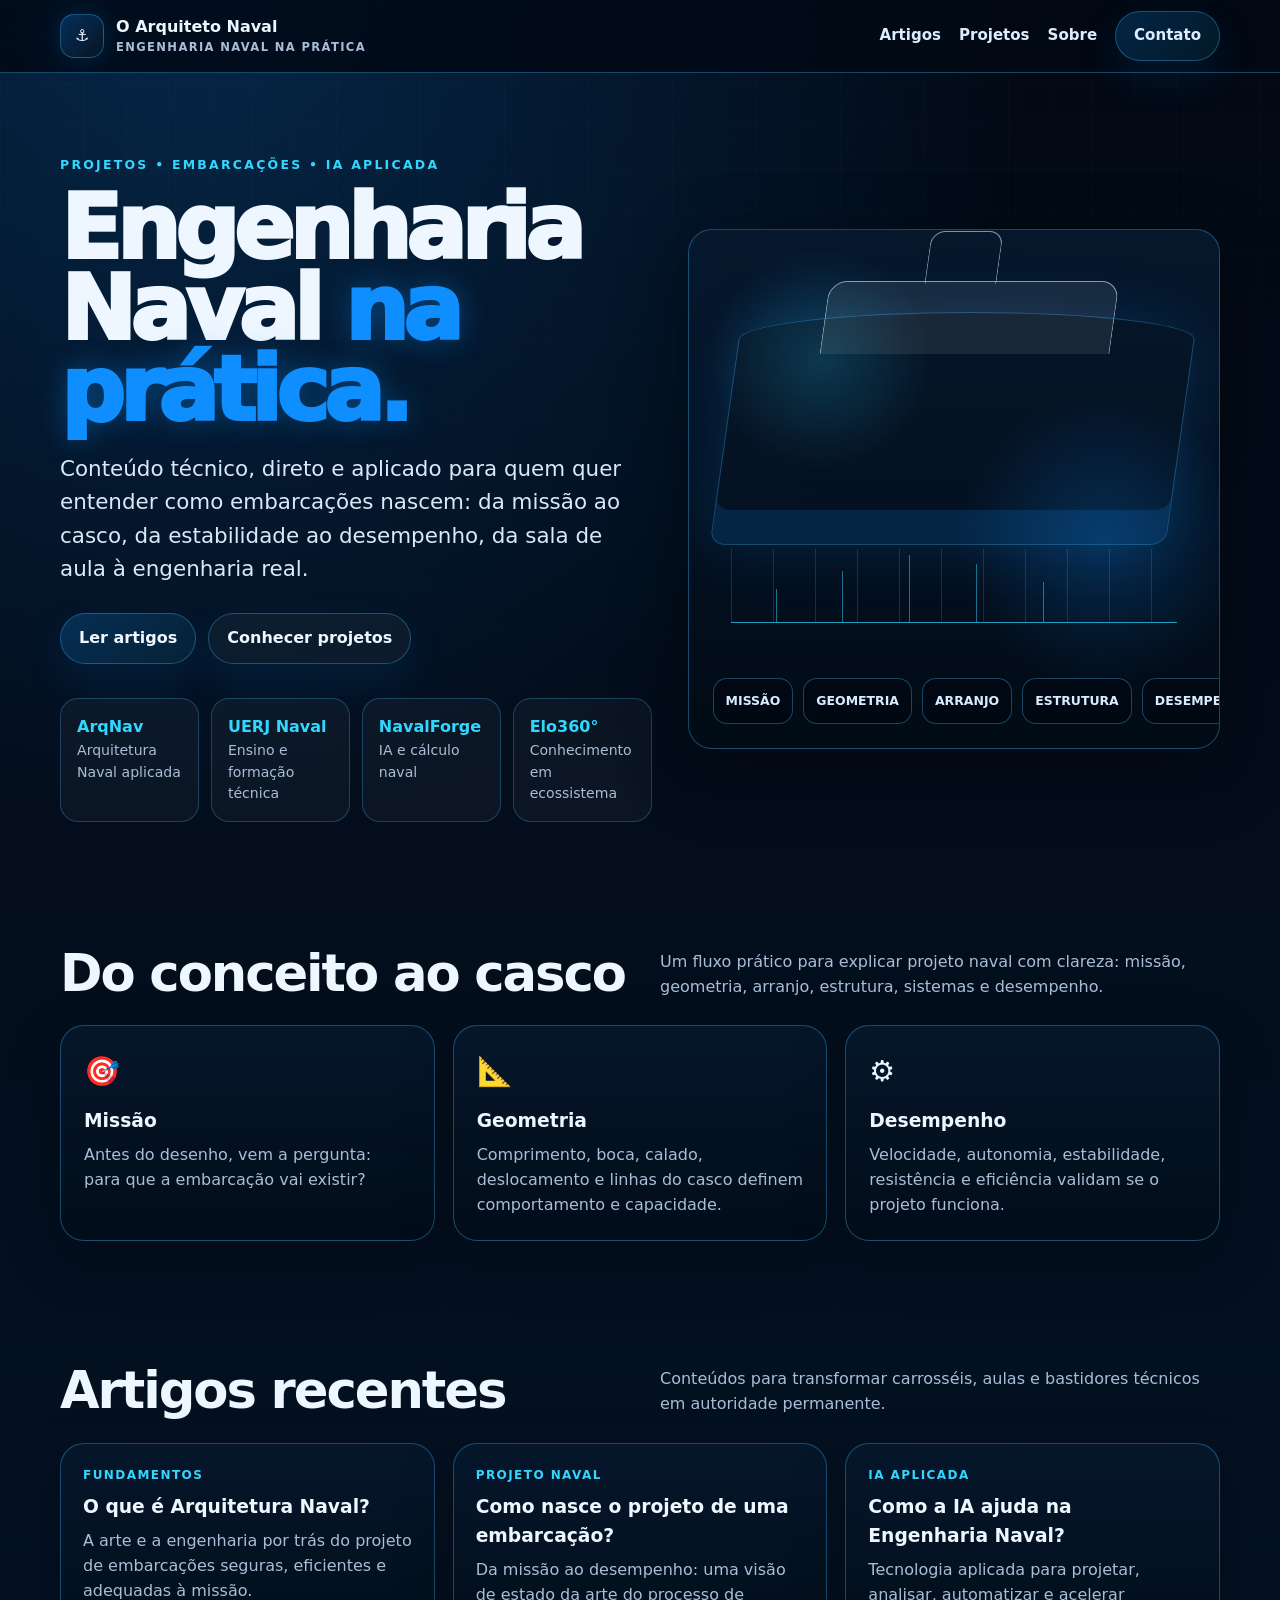
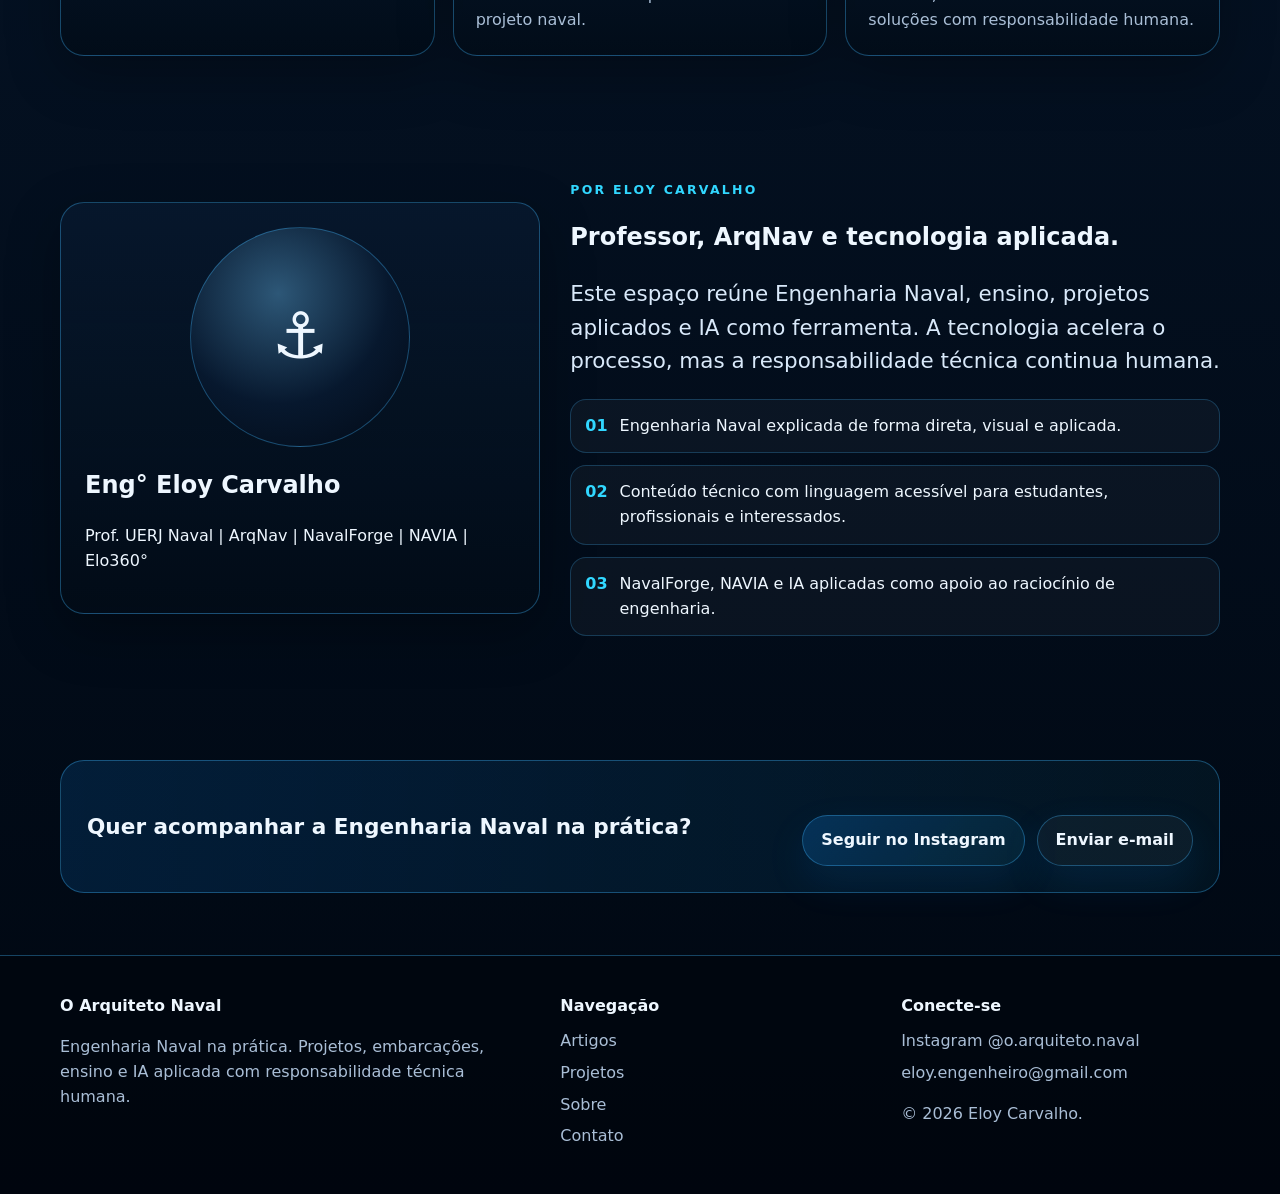
==== docs/index.html @ e00e99c0 "Publica site inicial O Arquiteto Naval" ====
<!doctype html>
<html lang="pt-BR">
<head>
<meta charset="utf-8">
<meta name="viewport" content="width=device-width, initial-scale=1">
<title>O Arquiteto Naval | Engenharia Naval na prática</title>
<meta name="description" content="Engenharia Naval na prática: projetos, embarcações, arquitetura naval, NavalForge e IA aplicada por Eloy Carvalho.">
<meta name="theme-color" content="#020914">
<style>
:root{--bg:#020914;--bg2:#07182e;--text:#eef7ff;--muted:#a9bed6;--blue:#0f8fff;--cyan:#31d7ff;--line:rgba(65,183,255,.35);--panel:rgba(5,18,34,.78);--radius:24px;--max:1160px}*{box-sizing:border-box}html{scroll-behavior:smooth}body{margin:0;background:radial-gradient(circle at 15% 0%,rgba(15,143,255,.22),transparent 28%),linear-gradient(180deg,#020914 0%,#041122 55%,#000711 100%);font-family:system-ui,-apple-system,Segoe UI,Arial,sans-serif;color:var(--text);line-height:1.55}body:before{content:"";position:fixed;inset:0;pointer-events:none;background-image:linear-gradient(rgba(255,255,255,.026) 1px,transparent 1px),linear-gradient(90deg,rgba(255,255,255,.026) 1px,transparent 1px);background-size:42px 42px;mask-image:linear-gradient(180deg,rgba(0,0,0,.7),transparent 85%)}a{color:inherit;text-decoration:none}.container{width:min(var(--max),calc(100% - 36px));margin:auto;position:relative;z-index:1}.topbar{position:sticky;top:0;z-index:20;background:rgba(2,9,20,.82);backdrop-filter:blur(16px);border-bottom:1px solid var(--line)}.nav{height:72px;display:flex;align-items:center;justify-content:space-between;gap:18px}.brand{display:flex;align-items:center;gap:12px;font-weight:900}.mark{width:44px;height:44px;display:grid;place-items:center;border:1px solid var(--line);border-radius:14px;background:linear-gradient(135deg,rgba(15,143,255,.28),rgba(255,255,255,.03));box-shadow:0 0 28px rgba(15,143,255,.2)}.brand small{display:block;font-weight:700;color:var(--muted);font-size:.72rem;letter-spacing:.12em;text-transform:uppercase}.links{display:flex;gap:18px;align-items:center;font-size:.94rem;font-weight:800;color:#dcecff}.links a:hover{color:var(--cyan)}.btn{display:inline-flex;align-items:center;justify-content:center;gap:8px;padding:12px 18px;border:1px solid var(--line);border-radius:999px;background:linear-gradient(135deg,rgba(15,143,255,.22),rgba(49,215,255,.08));font-weight:900;box-shadow:0 16px 40px rgba(15,143,255,.11);transition:.2s}.btn:hover{transform:translateY(-2px);border-color:rgba(49,215,255,.82)}.btn.secondary{background:rgba(255,255,255,.04)}.hero{padding:82px 0 64px}.hero-grid{display:grid;grid-template-columns:1fr .9fr;gap:36px;align-items:center}.eyebrow{color:var(--cyan);font-size:.78rem;letter-spacing:.18em;text-transform:uppercase;font-weight:900;margin-bottom:14px}.hero h1{font-size:clamp(2.7rem,7vw,5.8rem);line-height:.9;margin:0 0 22px;letter-spacing:-.06em;font-weight:1000}.blue{color:var(--blue);text-shadow:0 0 28px rgba(15,143,255,.34)}.lead{font-size:clamp(1.06rem,2vw,1.34rem);color:#d9e9fa;max-width:720px}.actions{display:flex;gap:12px;flex-wrap:wrap;margin-top:28px}.tech-card{border:1px solid var(--line);border-radius:var(--radius);background:linear-gradient(180deg,rgba(7,25,47,.9),rgba(2,11,21,.82));box-shadow:0 22px 70px rgba(0,0,0,.42);min-height:520px;padding:24px;position:relative;overflow:hidden}.tech-card:before{content:"";position:absolute;inset:0;background:radial-gradient(circle at 25% 25%,rgba(49,215,255,.18),transparent 20%),radial-gradient(circle at 78% 60%,rgba(15,143,255,.22),transparent 28%)}.ship{position:absolute;left:7%;right:7%;top:16%;height:45%;border:1px solid rgba(65,183,255,.35);border-radius:999px 999px 70px 70px/120px 120px 60px 60px;transform:skewX(-8deg);box-shadow:inset 0 -34px 0 rgba(15,143,255,.17),0 0 60px rgba(15,143,255,.18)}.ship:before{content:"";position:absolute;left:18%;right:18%;top:-32px;height:72px;border:1px solid rgba(230,247,255,.55);border-bottom:none;border-radius:18px 18px 0 0;background:rgba(255,255,255,.08)}.ship:after{content:"";position:absolute;left:39%;top:-82px;width:70px;height:52px;border:1px solid rgba(230,247,255,.55);border-bottom:none;border-radius:14px 14px 0 0}.lineplan{position:absolute;left:8%;right:8%;bottom:24%;height:74px;border-bottom:1px solid rgba(49,215,255,.7);background:repeating-linear-gradient(90deg,rgba(49,215,255,.18) 0 1px,transparent 1px 42px)}.lineplan span{position:absolute;bottom:0;width:1px;height:100%;background:rgba(49,215,255,.5)}.lineplan span:nth-child(1){left:10%;height:45%}.lineplan span:nth-child(2){left:25%;height:70%}.lineplan span:nth-child(3){left:40%;height:92%}.lineplan span:nth-child(4){left:55%;height:80%}.lineplan span:nth-child(5){left:70%;height:55%}.hud{position:absolute;left:24px;right:24px;bottom:24px;display:grid;grid-template-columns:repeat(5,1fr);gap:10px}.hud div{border:1px solid rgba(65,183,255,.35);border-radius:14px;padding:12px;text-align:center;background:rgba(0,8,18,.6);font-size:.78rem;font-weight:800;color:#d8ebff}.metrics{display:grid;grid-template-columns:repeat(4,1fr);gap:12px;margin-top:34px}.metric{border:1px solid rgba(65,183,255,.28);background:rgba(255,255,255,.035);border-radius:18px;padding:16px}.metric b{display:block;color:var(--cyan)}.metric span{display:block;color:var(--muted);font-size:.88rem}section{padding:62px 0}.head{display:flex;justify-content:space-between;align-items:end;gap:18px;margin-bottom:26px}.head h2{font-size:clamp(1.9rem,4vw,3.2rem);letter-spacing:-.04em;line-height:1;margin:0}.head p{color:var(--muted);max-width:560px;margin:0}.cards,.posts{display:grid;grid-template-columns:repeat(3,1fr);gap:18px}.card,.post{border:1px solid var(--line);border-radius:var(--radius);background:linear-gradient(180deg,rgba(7,24,45,.86),rgba(2,12,23,.76));box-shadow:0 18px 54px rgba(0,0,0,.28);overflow:hidden}.card{padding:23px}.card .ico{font-size:1.8rem;margin-bottom:12px}.card h3,.post h3{margin:0 0 8px}.card p,.post p{color:var(--muted);margin:0}.post{padding:22px}.tag{color:var(--cyan);font-size:.75rem;text-transform:uppercase;letter-spacing:.12em;font-weight:900;margin-bottom:8px}.split{display:grid;grid-template-columns:.85fr 1.15fr;gap:30px;align-items:center}.portrait{border:1px solid var(--line);border-radius:var(--radius);padding:24px;background:linear-gradient(180deg,rgba(7,24,45,.9),rgba(2,12,23,.76));box-shadow:0 18px 54px rgba(0,0,0,.28)}.avatar{width:220px;height:220px;margin:0 auto 18px;border-radius:50%;border:1px solid var(--line);background:radial-gradient(circle at 40% 30%,#2d5777,#07182e 55%,#020914);display:grid;place-items:center;font-size:4rem}.list{display:grid;gap:12px;margin-top:18px}.item{display:flex;gap:12px;padding:14px;border:1px solid rgba(65,183,255,.24);border-radius:16px;background:rgba(255,255,255,.035)}.item b{color:var(--cyan)}.strip{border:1px solid var(--line);border-radius:var(--radius);padding:26px;background:linear-gradient(90deg,rgba(15,143,255,.15),rgba(49,215,255,.05));display:flex;justify-content:space-between;gap:18px;align-items:center;flex-wrap:wrap}.strip strong{font-size:1.35rem}.footer{border-top:1px solid var(--line);padding:38px 0;color:var(--muted);background:rgba(0,5,12,.55)}.foot{display:grid;grid-template-columns:1.2fr .8fr .8fr;gap:22px}.foot h4{color:var(--text);margin:0 0 10px}.foot a{display:block;margin:7px 0;color:var(--muted)}.foot a:hover{color:var(--cyan)}@media(max-width:900px){.links{display:none}.hero-grid,.split{grid-template-columns:1fr}.cards,.posts{grid-template-columns:1fr 1fr}.metrics{grid-template-columns:repeat(2,1fr)}.head{display:block}.head p{margin-top:12px}.foot{grid-template-columns:1fr}}@media(max-width:580px){.cards,.posts,.metrics{grid-template-columns:1fr}.hero{padding-top:48px}.actions .btn,.strip .btn{width:100%}.hero h1{font-size:3rem}.tech-card{min-height:420px}.hud{grid-template-columns:1fr}.hud div{display:none}.hud div:first-child{display:block}.brand small{display:none}}
</style>
</head>
<body>
<header class="topbar"><div class="container nav"><a class="brand" href="#inicio"><span class="mark">⚓</span><span>O Arquiteto Naval<small>Engenharia Naval na prática</small></span></a><nav class="links"><a href="#artigos">Artigos</a><a href="#projetos">Projetos</a><a href="#sobre">Sobre</a><a class="btn" href="#contato">Contato</a></nav></div></header>
<main id="inicio">
<section class="hero"><div class="container hero-grid"><div><div class="eyebrow">Projetos • Embarcações • IA aplicada</div><h1>Engenharia Naval <span class="blue">na prática.</span></h1><p class="lead">Conteúdo técnico, direto e aplicado para quem quer entender como embarcações nascem: da missão ao casco, da estabilidade ao desempenho, da sala de aula à engenharia real.</p><div class="actions"><a class="btn" href="#artigos">Ler artigos</a><a class="btn secondary" href="#projetos">Conhecer projetos</a></div><div class="metrics"><div class="metric"><b>ArqNav</b><span>Arquitetura Naval aplicada</span></div><div class="metric"><b>UERJ Naval</b><span>Ensino e formação técnica</span></div><div class="metric"><b>NavalForge</b><span>IA e cálculo naval</span></div><div class="metric"><b>Elo360°</b><span>Conhecimento em ecossistema</span></div></div></div><div class="tech-card" aria-label="Ilustração técnica de embarcação"><div class="ship"></div><div class="lineplan"><span></span><span></span><span></span><span></span><span></span></div><div class="hud"><div>MISSÃO</div><div>GEOMETRIA</div><div>ARRANJO</div><div>ESTRUTURA</div><div>DESEMPENHO</div></div></div></div></section>
<section id="projetos"><div class="container"><div class="head"><h2>Do conceito ao casco</h2><p>Um fluxo prático para explicar projeto naval com clareza: missão, geometria, arranjo, estrutura, sistemas e desempenho.</p></div><div class="cards"><div class="card"><div class="ico">🎯</div><h3>Missão</h3><p>Antes do desenho, vem a pergunta: para que a embarcação vai existir?</p></div><div class="card"><div class="ico">📐</div><h3>Geometria</h3><p>Comprimento, boca, calado, deslocamento e linhas do casco definem comportamento e capacidade.</p></div><div class="card"><div class="ico">⚙️</div><h3>Desempenho</h3><p>Velocidade, autonomia, estabilidade, resistência e eficiência validam se o projeto funciona.</p></div></div></div></section>
<section id="artigos"><div class="container"><div class="head"><h2>Artigos recentes</h2><p>Conteúdos para transformar carrosséis, aulas e bastidores técnicos em autoridade permanente.</p></div><div class="posts"><article class="post"><div class="tag">Fundamentos</div><h3>O que é Arquitetura Naval?</h3><p>A arte e a engenharia por trás do projeto de embarcações seguras, eficientes e adequadas à missão.</p></article><article class="post"><div class="tag">Projeto Naval</div><h3>Como nasce o projeto de uma embarcação?</h3><p>Da missão ao desempenho: uma visão de estado da arte do processo de projeto naval.</p></article><article class="post"><div class="tag">IA aplicada</div><h3>Como a IA ajuda na Engenharia Naval?</h3><p>Tecnologia aplicada para projetar, analisar, automatizar e acelerar soluções com responsabilidade humana.</p></article></div></div></section>
<section id="sobre"><div class="container split"><div class="portrait"><div class="avatar">⚓</div><h2>Eng° Eloy Carvalho</h2><p>Prof. UERJ Naval | ArqNav | NavalForge | NAVIA | Elo360°</p></div><div><div class="eyebrow">Por Eloy Carvalho</div><h2>Professor, ArqNav e tecnologia aplicada.</h2><p class="lead">Este espaço reúne Engenharia Naval, ensino, projetos aplicados e IA como ferramenta. A tecnologia acelera o processo, mas a responsabilidade técnica continua humana.</p><div class="list"><div class="item"><b>01</b><span>Engenharia Naval explicada de forma direta, visual e aplicada.</span></div><div class="item"><b>02</b><span>Conteúdo técnico com linguagem acessível para estudantes, profissionais e interessados.</span></div><div class="item"><b>03</b><span>NavalForge, NAVIA e IA aplicadas como apoio ao raciocínio de engenharia.</span></div></div></div></div></section>
<section id="contato"><div class="container strip"><strong>Quer acompanhar a Engenharia Naval na prática?</strong><div class="actions"><a class="btn" href="https://www.instagram.com/o.arquiteto.naval/" target="_blank" rel="noopener">Seguir no Instagram</a><a class="btn secondary" href="mailto:eloy.engenheiro@gmail.com">Enviar e-mail</a></div></div></section>
</main>
<footer class="footer"><div class="container foot"><div><h4>O Arquiteto Naval</h4><p>Engenharia Naval na prática. Projetos, embarcações, ensino e IA aplicada com responsabilidade técnica humana.</p></div><div><h4>Navegação</h4><a href="#artigos">Artigos</a><a href="#projetos">Projetos</a><a href="#sobre">Sobre</a><a href="#contato">Contato</a></div><div><h4>Conecte-se</h4><a href="https://www.instagram.com/o.arquiteto.naval/" target="_blank" rel="noopener">Instagram @o.arquiteto.naval</a><a href="mailto:eloy.engenheiro@gmail.com">eloy.engenheiro@gmail.com</a><p>© 2026 Eloy Carvalho.</p></div></div></footer>
</body>
</html>
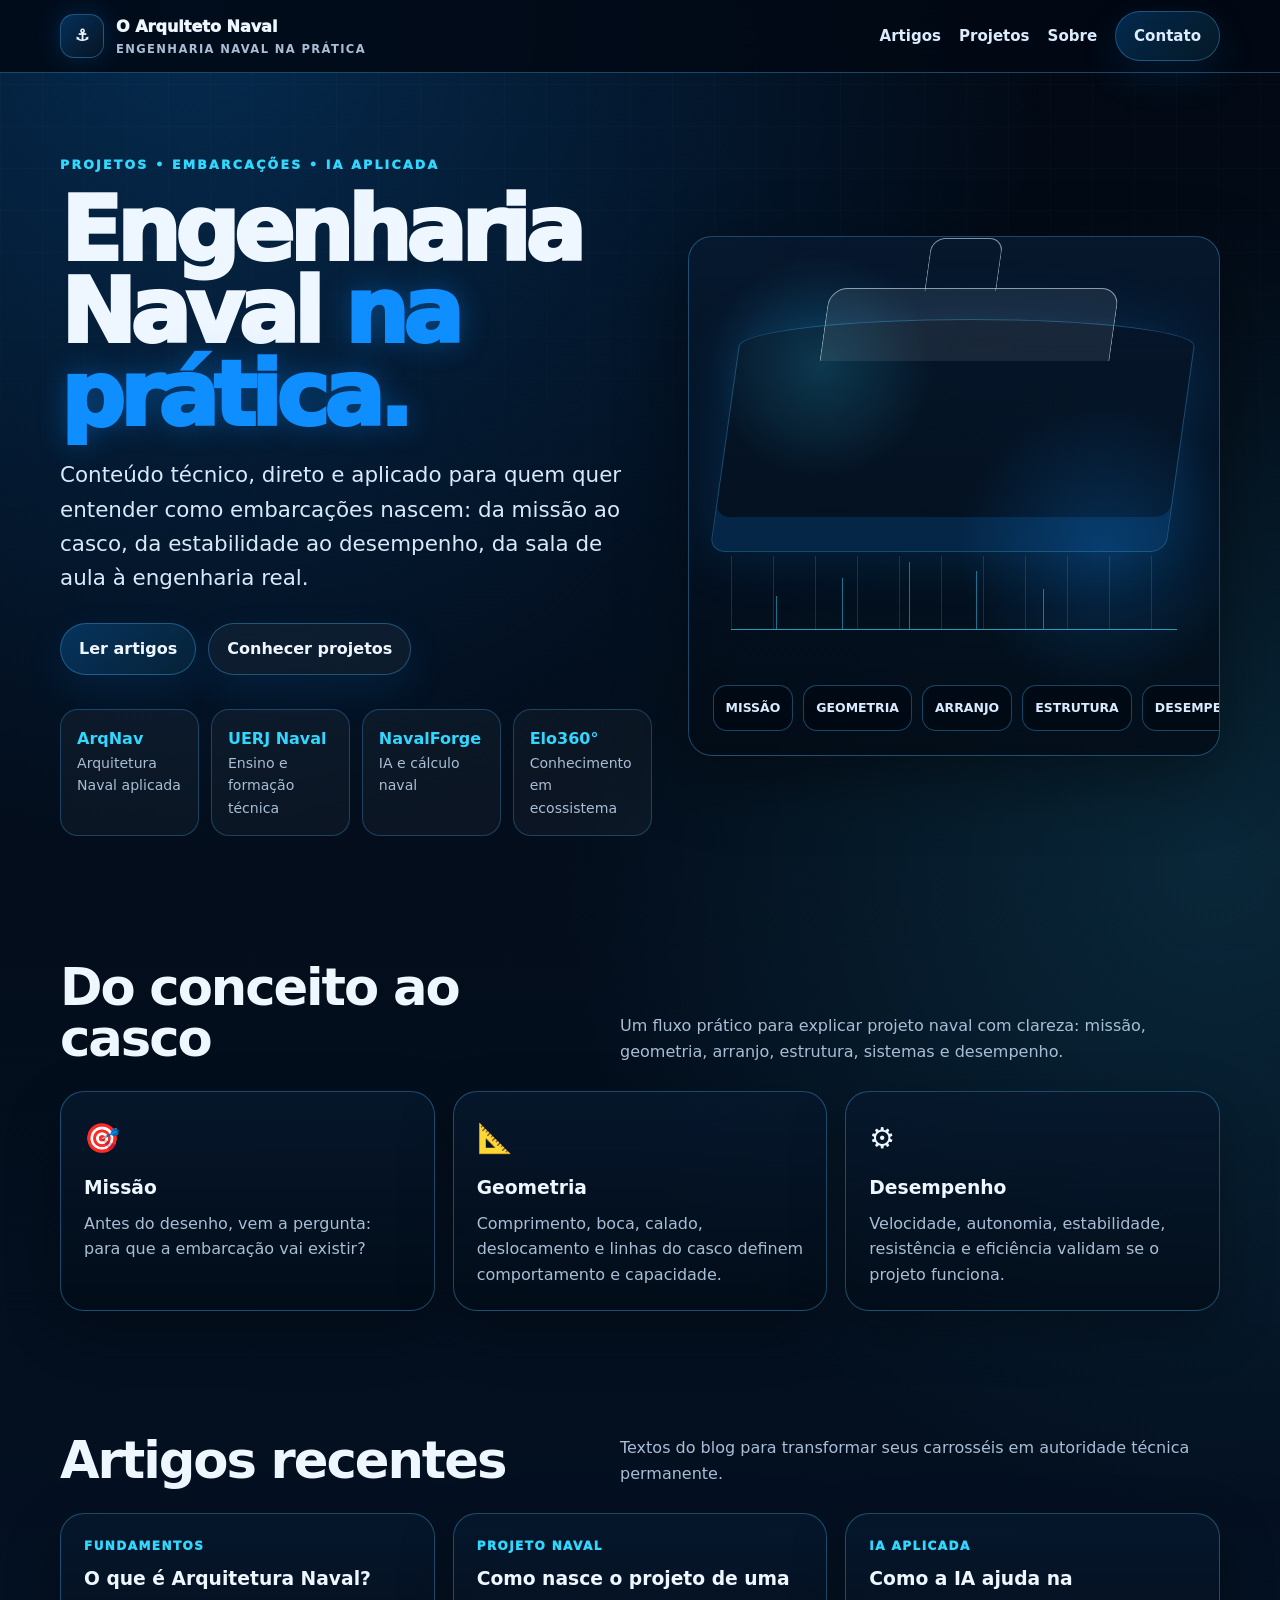
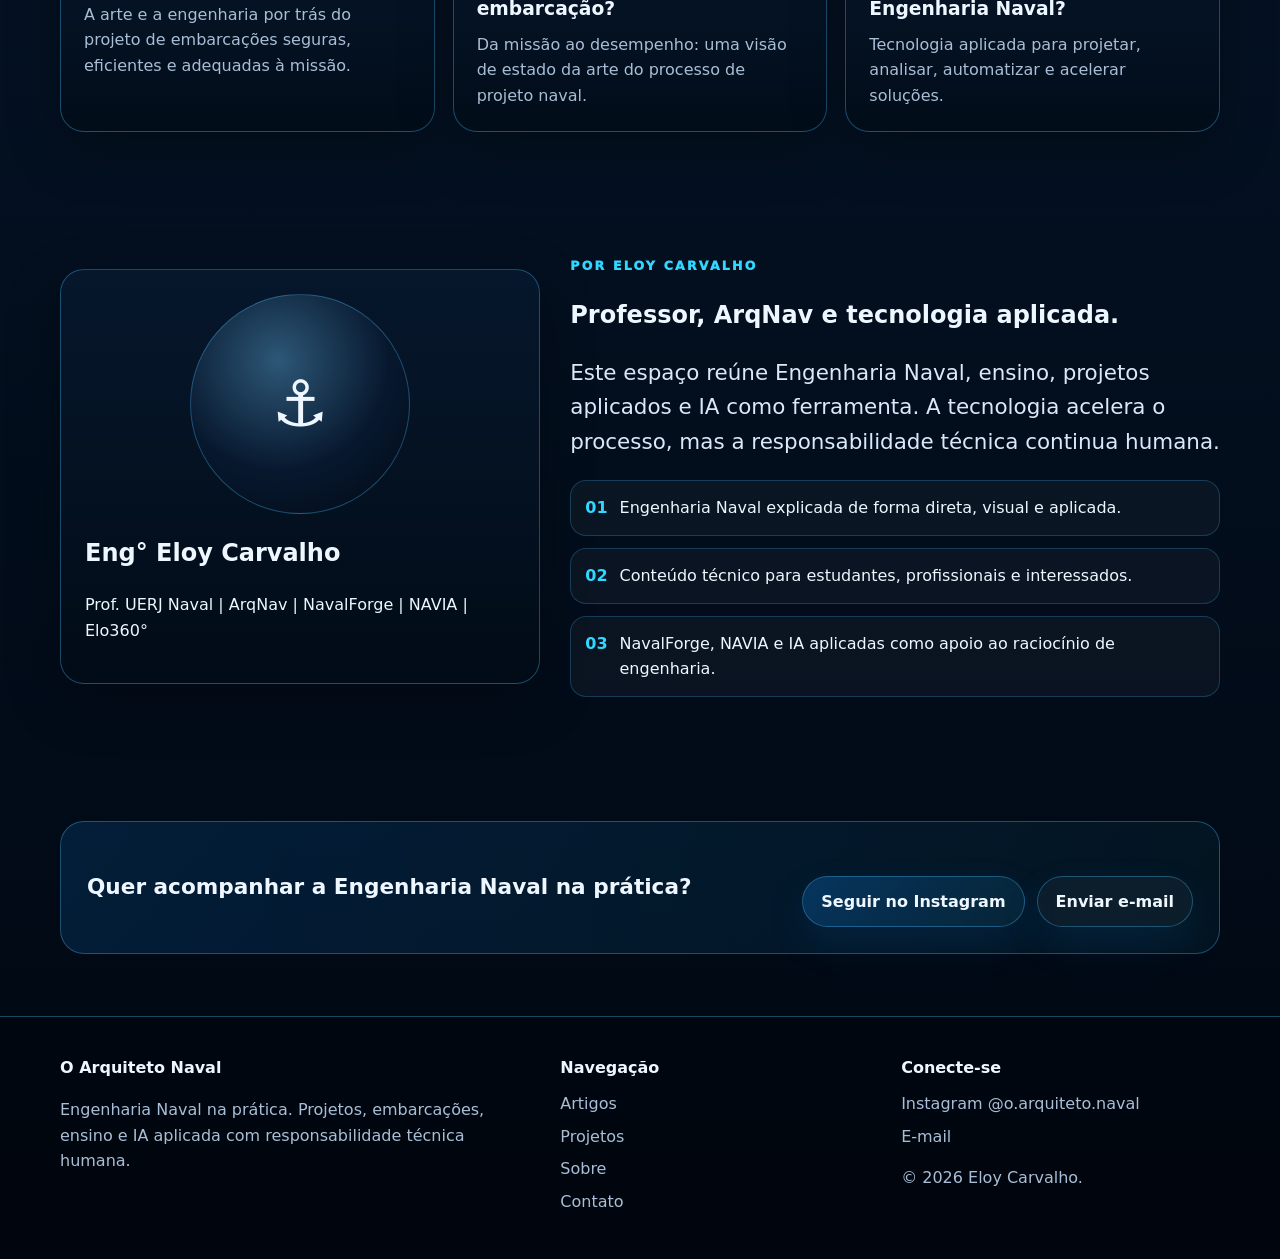
==== commit 764a8345: "Atualiza home com artigos dedicados" ====
--- a/docs/index.html
+++ b/docs/index.html
@@ -1,24 +1 @@
-<!doctype html>
-<html lang="pt-BR">
-<head>
-<meta charset="utf-8">
-<meta name="viewport" content="width=device-width, initial-scale=1">
-<title>O Arquiteto Naval | Engenharia Naval na prática</title>
-<meta name="description" content="Engenharia Naval na prática: projetos, embarcações, arquitetura naval, NavalForge e IA aplicada por Eloy Carvalho.">
-<meta name="theme-color" content="#020914">
-<style>
-:root{--bg:#020914;--bg2:#07182e;--text:#eef7ff;--muted:#a9bed6;--blue:#0f8fff;--cyan:#31d7ff;--line:rgba(65,183,255,.35);--panel:rgba(5,18,34,.78);--radius:24px;--max:1160px}*{box-sizing:border-box}html{scroll-behavior:smooth}body{margin:0;background:radial-gradient(circle at 15% 0%,rgba(15,143,255,.22),transparent 28%),linear-gradient(180deg,#020914 0%,#041122 55%,#000711 100%);font-family:system-ui,-apple-system,Segoe UI,Arial,sans-serif;color:var(--text);line-height:1.55}body:before{content:"";position:fixed;inset:0;pointer-events:none;background-image:linear-gradient(rgba(255,255,255,.026) 1px,transparent 1px),linear-gradient(90deg,rgba(255,255,255,.026) 1px,transparent 1px);background-size:42px 42px;mask-image:linear-gradient(180deg,rgba(0,0,0,.7),transparent 85%)}a{color:inherit;text-decoration:none}.container{width:min(var(--max),calc(100% - 36px));margin:auto;position:relative;z-index:1}.topbar{position:sticky;top:0;z-index:20;background:rgba(2,9,20,.82);backdrop-filter:blur(16px);border-bottom:1px solid var(--line)}.nav{height:72px;display:flex;align-items:center;justify-content:space-between;gap:18px}.brand{display:flex;align-items:center;gap:12px;font-weight:900}.mark{width:44px;height:44px;display:grid;place-items:center;border:1px solid var(--line);border-radius:14px;background:linear-gradient(135deg,rgba(15,143,255,.28),rgba(255,255,255,.03));box-shadow:0 0 28px rgba(15,143,255,.2)}.brand small{display:block;font-weight:700;color:var(--muted);font-size:.72rem;letter-spacing:.12em;text-transform:uppercase}.links{display:flex;gap:18px;align-items:center;font-size:.94rem;font-weight:800;color:#dcecff}.links a:hover{color:var(--cyan)}.btn{display:inline-flex;align-items:center;justify-content:center;gap:8px;padding:12px 18px;border:1px solid var(--line);border-radius:999px;background:linear-gradient(135deg,rgba(15,143,255,.22),rgba(49,215,255,.08));font-weight:900;box-shadow:0 16px 40px rgba(15,143,255,.11);transition:.2s}.btn:hover{transform:translateY(-2px);border-color:rgba(49,215,255,.82)}.btn.secondary{background:rgba(255,255,255,.04)}.hero{padding:82px 0 64px}.hero-grid{display:grid;grid-template-columns:1fr .9fr;gap:36px;align-items:center}.eyebrow{color:var(--cyan);font-size:.78rem;letter-spacing:.18em;text-transform:uppercase;font-weight:900;margin-bottom:14px}.hero h1{font-size:clamp(2.7rem,7vw,5.8rem);line-height:.9;margin:0 0 22px;letter-spacing:-.06em;font-weight:1000}.blue{color:var(--blue);text-shadow:0 0 28px rgba(15,143,255,.34)}.lead{font-size:clamp(1.06rem,2vw,1.34rem);color:#d9e9fa;max-width:720px}.actions{display:flex;gap:12px;flex-wrap:wrap;margin-top:28px}.tech-card{border:1px solid var(--line);border-radius:var(--radius);background:linear-gradient(180deg,rgba(7,25,47,.9),rgba(2,11,21,.82));box-shadow:0 22px 70px rgba(0,0,0,.42);min-height:520px;padding:24px;position:relative;overflow:hidden}.tech-card:before{content:"";position:absolute;inset:0;background:radial-gradient(circle at 25% 25%,rgba(49,215,255,.18),transparent 20%),radial-gradient(circle at 78% 60%,rgba(15,143,255,.22),transparent 28%)}.ship{position:absolute;left:7%;right:7%;top:16%;height:45%;border:1px solid rgba(65,183,255,.35);border-radius:999px 999px 70px 70px/120px 120px 60px 60px;transform:skewX(-8deg);box-shadow:inset 0 -34px 0 rgba(15,143,255,.17),0 0 60px rgba(15,143,255,.18)}.ship:before{content:"";position:absolute;left:18%;right:18%;top:-32px;height:72px;border:1px solid rgba(230,247,255,.55);border-bottom:none;border-radius:18px 18px 0 0;background:rgba(255,255,255,.08)}.ship:after{content:"";position:absolute;left:39%;top:-82px;width:70px;height:52px;border:1px solid rgba(230,247,255,.55);border-bottom:none;border-radius:14px 14px 0 0}.lineplan{position:absolute;left:8%;right:8%;bottom:24%;height:74px;border-bottom:1px solid rgba(49,215,255,.7);background:repeating-linear-gradient(90deg,rgba(49,215,255,.18) 0 1px,transparent 1px 42px)}.lineplan span{position:absolute;bottom:0;width:1px;height:100%;background:rgba(49,215,255,.5)}.lineplan span:nth-child(1){left:10%;height:45%}.lineplan span:nth-child(2){left:25%;height:70%}.lineplan span:nth-child(3){left:40%;height:92%}.lineplan span:nth-child(4){left:55%;height:80%}.lineplan span:nth-child(5){left:70%;height:55%}.hud{position:absolute;left:24px;right:24px;bottom:24px;display:grid;grid-template-columns:repeat(5,1fr);gap:10px}.hud div{border:1px solid rgba(65,183,255,.35);border-radius:14px;padding:12px;text-align:center;background:rgba(0,8,18,.6);font-size:.78rem;font-weight:800;color:#d8ebff}.metrics{display:grid;grid-template-columns:repeat(4,1fr);gap:12px;margin-top:34px}.metric{border:1px solid rgba(65,183,255,.28);background:rgba(255,255,255,.035);border-radius:18px;padding:16px}.metric b{display:block;color:var(--cyan)}.metric span{display:block;color:var(--muted);font-size:.88rem}section{padding:62px 0}.head{display:flex;justify-content:space-between;align-items:end;gap:18px;margin-bottom:26px}.head h2{font-size:clamp(1.9rem,4vw,3.2rem);letter-spacing:-.04em;line-height:1;margin:0}.head p{color:var(--muted);max-width:560px;margin:0}.cards,.posts{display:grid;grid-template-columns:repeat(3,1fr);gap:18px}.card,.post{border:1px solid var(--line);border-radius:var(--radius);background:linear-gradient(180deg,rgba(7,24,45,.86),rgba(2,12,23,.76));box-shadow:0 18px 54px rgba(0,0,0,.28);overflow:hidden}.card{padding:23px}.card .ico{font-size:1.8rem;margin-bottom:12px}.card h3,.post h3{margin:0 0 8px}.card p,.post p{color:var(--muted);margin:0}.post{padding:22px}.tag{color:var(--cyan);font-size:.75rem;text-transform:uppercase;letter-spacing:.12em;font-weight:900;margin-bottom:8px}.split{display:grid;grid-template-columns:.85fr 1.15fr;gap:30px;align-items:center}.portrait{border:1px solid var(--line);border-radius:var(--radius);padding:24px;background:linear-gradient(180deg,rgba(7,24,45,.9),rgba(2,12,23,.76));box-shadow:0 18px 54px rgba(0,0,0,.28)}.avatar{width:220px;height:220px;margin:0 auto 18px;border-radius:50%;border:1px solid var(--line);background:radial-gradient(circle at 40% 30%,#2d5777,#07182e 55%,#020914);display:grid;place-items:center;font-size:4rem}.list{display:grid;gap:12px;margin-top:18px}.item{display:flex;gap:12px;padding:14px;border:1px solid rgba(65,183,255,.24);border-radius:16px;background:rgba(255,255,255,.035)}.item b{color:var(--cyan)}.strip{border:1px solid var(--line);border-radius:var(--radius);padding:26px;background:linear-gradient(90deg,rgba(15,143,255,.15),rgba(49,215,255,.05));display:flex;justify-content:space-between;gap:18px;align-items:center;flex-wrap:wrap}.strip strong{font-size:1.35rem}.footer{border-top:1px solid var(--line);padding:38px 0;color:var(--muted);background:rgba(0,5,12,.55)}.foot{display:grid;grid-template-columns:1.2fr .8fr .8fr;gap:22px}.foot h4{color:var(--text);margin:0 0 10px}.foot a{display:block;margin:7px 0;color:var(--muted)}.foot a:hover{color:var(--cyan)}@media(max-width:900px){.links{display:none}.hero-grid,.split{grid-template-columns:1fr}.cards,.posts{grid-template-columns:1fr 1fr}.metrics{grid-template-columns:repeat(2,1fr)}.head{display:block}.head p{margin-top:12px}.foot{grid-template-columns:1fr}}@media(max-width:580px){.cards,.posts,.metrics{grid-template-columns:1fr}.hero{padding-top:48px}.actions .btn,.strip .btn{width:100%}.hero h1{font-size:3rem}.tech-card{min-height:420px}.hud{grid-template-columns:1fr}.hud div{display:none}.hud div:first-child{display:block}.brand small{display:none}}
-</style>
-</head>
-<body>
-<header class="topbar"><div class="container nav"><a class="brand" href="#inicio"><span class="mark">⚓</span><span>O Arquiteto Naval<small>Engenharia Naval na prática</small></span></a><nav class="links"><a href="#artigos">Artigos</a><a href="#projetos">Projetos</a><a href="#sobre">Sobre</a><a class="btn" href="#contato">Contato</a></nav></div></header>
-<main id="inicio">
-<section class="hero"><div class="container hero-grid"><div><div class="eyebrow">Projetos • Embarcações • IA aplicada</div><h1>Engenharia Naval <span class="blue">na prática.</span></h1><p class="lead">Conteúdo técnico, direto e aplicado para quem quer entender como embarcações nascem: da missão ao casco, da estabilidade ao desempenho, da sala de aula à engenharia real.</p><div class="actions"><a class="btn" href="#artigos">Ler artigos</a><a class="btn secondary" href="#projetos">Conhecer projetos</a></div><div class="metrics"><div class="metric"><b>ArqNav</b><span>Arquitetura Naval aplicada</span></div><div class="metric"><b>UERJ Naval</b><span>Ensino e formação técnica</span></div><div class="metric"><b>NavalForge</b><span>IA e cálculo naval</span></div><div class="metric"><b>Elo360°</b><span>Conhecimento em ecossistema</span></div></div></div><div class="tech-card" aria-label="Ilustração técnica de embarcação"><div class="ship"></div><div class="lineplan"><span></span><span></span><span></span><span></span><span></span></div><div class="hud"><div>MISSÃO</div><div>GEOMETRIA</div><div>ARRANJO</div><div>ESTRUTURA</div><div>DESEMPENHO</div></div></div></div></section>
-<section id="projetos"><div class="container"><div class="head"><h2>Do conceito ao casco</h2><p>Um fluxo prático para explicar projeto naval com clareza: missão, geometria, arranjo, estrutura, sistemas e desempenho.</p></div><div class="cards"><div class="card"><div class="ico">🎯</div><h3>Missão</h3><p>Antes do desenho, vem a pergunta: para que a embarcação vai existir?</p></div><div class="card"><div class="ico">📐</div><h3>Geometria</h3><p>Comprimento, boca, calado, deslocamento e linhas do casco definem comportamento e capacidade.</p></div><div class="card"><div class="ico">⚙️</div><h3>Desempenho</h3><p>Velocidade, autonomia, estabilidade, resistência e eficiência validam se o projeto funciona.</p></div></div></div></section>
-<section id="artigos"><div class="container"><div class="head"><h2>Artigos recentes</h2><p>Conteúdos para transformar carrosséis, aulas e bastidores técnicos em autoridade permanente.</p></div><div class="posts"><article class="post"><div class="tag">Fundamentos</div><h3>O que é Arquitetura Naval?</h3><p>A arte e a engenharia por trás do projeto de embarcações seguras, eficientes e adequadas à missão.</p></article><article class="post"><div class="tag">Projeto Naval</div><h3>Como nasce o projeto de uma embarcação?</h3><p>Da missão ao desempenho: uma visão de estado da arte do processo de projeto naval.</p></article><article class="post"><div class="tag">IA aplicada</div><h3>Como a IA ajuda na Engenharia Naval?</h3><p>Tecnologia aplicada para projetar, analisar, automatizar e acelerar soluções com responsabilidade humana.</p></article></div></div></section>
-<section id="sobre"><div class="container split"><div class="portrait"><div class="avatar">⚓</div><h2>Eng° Eloy Carvalho</h2><p>Prof. UERJ Naval | ArqNav | NavalForge | NAVIA | Elo360°</p></div><div><div class="eyebrow">Por Eloy Carvalho</div><h2>Professor, ArqNav e tecnologia aplicada.</h2><p class="lead">Este espaço reúne Engenharia Naval, ensino, projetos aplicados e IA como ferramenta. A tecnologia acelera o processo, mas a responsabilidade técnica continua humana.</p><div class="list"><div class="item"><b>01</b><span>Engenharia Naval explicada de forma direta, visual e aplicada.</span></div><div class="item"><b>02</b><span>Conteúdo técnico com linguagem acessível para estudantes, profissionais e interessados.</span></div><div class="item"><b>03</b><span>NavalForge, NAVIA e IA aplicadas como apoio ao raciocínio de engenharia.</span></div></div></div></div></section>
-<section id="contato"><div class="container strip"><strong>Quer acompanhar a Engenharia Naval na prática?</strong><div class="actions"><a class="btn" href="https://www.instagram.com/o.arquiteto.naval/" target="_blank" rel="noopener">Seguir no Instagram</a><a class="btn secondary" href="mailto:eloy.engenheiro@gmail.com">Enviar e-mail</a></div></div></section>
-</main>
-<footer class="footer"><div class="container foot"><div><h4>O Arquiteto Naval</h4><p>Engenharia Naval na prática. Projetos, embarcações, ensino e IA aplicada com responsabilidade técnica humana.</p></div><div><h4>Navegação</h4><a href="#artigos">Artigos</a><a href="#projetos">Projetos</a><a href="#sobre">Sobre</a><a href="#contato">Contato</a></div><div><h4>Conecte-se</h4><a href="https://www.instagram.com/o.arquiteto.naval/" target="_blank" rel="noopener">Instagram @o.arquiteto.naval</a><a href="mailto:eloy.engenheiro@gmail.com">eloy.engenheiro@gmail.com</a><p>© 2026 Eloy Carvalho.</p></div></div></footer>
-</body>
-</html>+<!doctype html><html lang="pt-BR"><head><meta charset="utf-8"><meta name="viewport" content="width=device-width, initial-scale=1"><title>O Arquiteto Naval | Engenharia Naval na prática</title><meta name="description" content="Engenharia Naval na prática: projetos, embarcações, arquitetura naval, NavalForge e IA aplicada por Eloy Carvalho."><meta name="theme-color" content="#020914"><link rel="stylesheet" href="assets/site.css"></head><body><header class="topbar"><div class="container nav"><a class="brand" href="./"><span class="mark">⚓</span><span>O Arquiteto Naval<small>Engenharia Naval na prática</small></span></a><nav class="links"><a href="#artigos">Artigos</a><a href="#projetos">Projetos</a><a href="#sobre">Sobre</a><a class="btn" href="#contato">Contato</a></nav></div></header><main id="inicio"><section class="hero"><div class="container hero-grid"><div><div class="eyebrow">Projetos • Embarcações • IA aplicada</div><h1>Engenharia Naval <span class="blue">na prática.</span></h1><p class="lead">Conteúdo técnico, direto e aplicado para quem quer entender como embarcações nascem: da missão ao casco, da estabilidade ao desempenho, da sala de aula à engenharia real.</p><div class="actions"><a class="btn" href="#artigos">Ler artigos</a><a class="btn secondary" href="#projetos">Conhecer projetos</a></div><div class="metrics"><div class="metric"><b>ArqNav</b><span>Arquitetura Naval aplicada</span></div><div class="metric"><b>UERJ Naval</b><span>Ensino e formação técnica</span></div><div class="metric"><b>NavalForge</b><span>IA e cálculo naval</span></div><div class="metric"><b>Elo360°</b><span>Conhecimento em ecossistema</span></div></div></div><div class="tech-card"><div class="ship"></div><div class="lineplan"><span></span><span></span><span></span><span></span><span></span></div><div class="hud"><div>MISSÃO</div><div>GEOMETRIA</div><div>ARRANJO</div><div>ESTRUTURA</div><div>DESEMPENHO</div></div></div></div></section><section id="projetos"><div class="container"><div class="head"><h2>Do conceito ao casco</h2><p>Um fluxo prático para explicar projeto naval com clareza: missão, geometria, arranjo, estrutura, sistemas e desempenho.</p></div><div class="cards"><div class="card"><div class="ico">🎯</div><h3>Missão</h3><p>Antes do desenho, vem a pergunta: para que a embarcação vai existir?</p></div><div class="card"><div class="ico">📐</div><h3>Geometria</h3><p>Comprimento, boca, calado, deslocamento e linhas do casco definem comportamento e capacidade.</p></div><div class="card"><div class="ico">⚙️</div><h3>Desempenho</h3><p>Velocidade, autonomia, estabilidade, resistência e eficiência validam se o projeto funciona.</p></div></div></div></section><section id="artigos"><div class="container"><div class="head"><h2>Artigos recentes</h2><p>Textos do blog para transformar seus carrosséis em autoridade técnica permanente.</p></div><div class="posts"><a class="post" href="artigos/o-que-e-arquitetura-naval.html"><div class="tag">Fundamentos</div><h3>O que é Arquitetura Naval?</h3><p>A arte e a engenharia por trás do projeto de embarcações seguras, eficientes e adequadas à missão.</p></a><a class="post" href="artigos/como-nasce-o-projeto-de-uma-embarcacao.html"><div class="tag">Projeto Naval</div><h3>Como nasce o projeto de uma embarcação?</h3><p>Da missão ao desempenho: uma visão de estado da arte do processo de projeto naval.</p></a><a class="post" href="artigos/como-a-ia-ajuda-na-engenharia-naval.html"><div class="tag">IA aplicada</div><h3>Como a IA ajuda na Engenharia Naval?</h3><p>Tecnologia aplicada para projetar, analisar, automatizar e acelerar soluções.</p></a></div></div></section><section id="sobre"><div class="container split"><div class="portrait"><div class="avatar">⚓</div><h2>Eng° Eloy Carvalho</h2><p>Prof. UERJ Naval | ArqNav | NavalForge | NAVIA | Elo360°</p></div><div><div class="eyebrow">Por Eloy Carvalho</div><h2>Professor, ArqNav e tecnologia aplicada.</h2><p class="lead">Este espaço reúne Engenharia Naval, ensino, projetos aplicados e IA como ferramenta. A tecnologia acelera o processo, mas a responsabilidade técnica continua humana.</p><div class="list"><div class="item"><b>01</b><span>Engenharia Naval explicada de forma direta, visual e aplicada.</span></div><div class="item"><b>02</b><span>Conteúdo técnico para estudantes, profissionais e interessados.</span></div><div class="item"><b>03</b><span>NavalForge, NAVIA e IA aplicadas como apoio ao raciocínio de engenharia.</span></div></div></div></div></section><section id="contato"><div class="container strip"><strong>Quer acompanhar a Engenharia Naval na prática?</strong><div class="actions"><a class="btn" href="https://www.instagram.com/o.arquiteto.naval/">Seguir no Instagram</a><a class="btn secondary" href="mailto:eloy.engenheiro@gmail.com">Enviar e-mail</a></div></div></section></main><footer class="footer"><div class="container foot"><div><h4>O Arquiteto Naval</h4><p>Engenharia Naval na prática. Projetos, embarcações, ensino e IA aplicada com responsabilidade técnica humana.</p></div><div><h4>Navegação</h4><a href="#artigos">Artigos</a><a href="#projetos">Projetos</a><a href="#sobre">Sobre</a><a href="#contato">Contato</a></div><div><h4>Conecte-se</h4><a href="https://www.instagram.com/o.arquiteto.naval/">Instagram @o.arquiteto.naval</a><a href="mailto:eloy.engenheiro@gmail.com">E-mail</a><p>© 2026 Eloy Carvalho.</p></div></div></footer></body></html>
--- a/docs/assets/site.css
+++ b/docs/assets/site.css
@@ -0,0 +1 @@
+:root{--bg:#020914;--bg2:#06172c;--panel:rgba(6,22,42,.82);--panel2:rgba(4,14,27,.92);--text:#eef7ff;--muted:#a9bed6;--blue:#0f8fff;--cyan:#31d7ff;--line:rgba(70,190,255,.34);--line2:rgba(255,255,255,.09);--max:1160px;--radius:24px}*{box-sizing:border-box}html{scroll-behavior:smooth}body{margin:0;background:radial-gradient(circle at 15% 0%,rgba(15,143,255,.25),transparent 28%),radial-gradient(circle at 95% 30%,rgba(49,215,255,.13),transparent 28%),linear-gradient(180deg,#020914 0%,#041122 58%,#000711 100%);font-family:system-ui,-apple-system,Segoe UI,Roboto,Arial,sans-serif;color:var(--text);line-height:1.6}body:before{content:"";position:fixed;inset:0;pointer-events:none;background-image:linear-gradient(rgba(255,255,255,.027) 1px,transparent 1px),linear-gradient(90deg,rgba(255,255,255,.027) 1px,transparent 1px);background-size:42px 42px;mask-image:linear-gradient(180deg,rgba(0,0,0,.75),transparent 86%)}a{color:inherit;text-decoration:none}.container{width:min(var(--max),calc(100% - 36px));margin:auto;position:relative;z-index:1}.topbar{position:sticky;top:0;z-index:20;background:rgba(2,9,20,.86);backdrop-filter:blur(16px);border-bottom:1px solid var(--line)}.nav{min-height:72px;display:flex;align-items:center;justify-content:space-between;gap:18px}.brand{display:flex;align-items:center;gap:12px;font-weight:950}.mark{width:44px;height:44px;display:grid;place-items:center;border:1px solid var(--line);border-radius:14px;background:linear-gradient(135deg,rgba(15,143,255,.28),rgba(255,255,255,.03));box-shadow:0 0 28px rgba(15,143,255,.2)}.brand small{display:block;font-weight:750;color:var(--muted);font-size:.72rem;letter-spacing:.12em;text-transform:uppercase}.links{display:flex;gap:18px;align-items:center;font-size:.94rem;font-weight:850;color:#dcecff}.links a:hover{color:var(--cyan)}.btn{display:inline-flex;align-items:center;justify-content:center;gap:8px;padding:12px 18px;border:1px solid var(--line);border-radius:999px;background:linear-gradient(135deg,rgba(15,143,255,.25),rgba(49,215,255,.08));font-weight:900;box-shadow:0 16px 40px rgba(15,143,255,.11);transition:.2s}.btn:hover{transform:translateY(-2px);border-color:rgba(49,215,255,.82)}.btn.secondary{background:rgba(255,255,255,.04)}.hero{padding:82px 0 64px}.hero-grid{display:grid;grid-template-columns:1fr .9fr;gap:36px;align-items:center}.eyebrow{color:var(--cyan);font-size:.78rem;letter-spacing:.18em;text-transform:uppercase;font-weight:950;margin-bottom:14px}.hero h1,.page-title h1{font-size:clamp(2.7rem,7vw,5.8rem);line-height:.92;margin:0 0 22px;letter-spacing:-.06em;font-weight:1000}.blue{color:var(--blue);text-shadow:0 0 28px rgba(15,143,255,.34)}.lead{font-size:clamp(1.06rem,2vw,1.34rem);color:#d9e9fa;max-width:760px}.actions{display:flex;gap:12px;flex-wrap:wrap;margin-top:28px}.tech-card{border:1px solid var(--line);border-radius:var(--radius);background:linear-gradient(180deg,rgba(7,25,47,.9),rgba(2,11,21,.82));box-shadow:0 22px 70px rgba(0,0,0,.42);min-height:520px;padding:24px;position:relative;overflow:hidden}.tech-card:before{content:"";position:absolute;inset:0;background:radial-gradient(circle at 25% 25%,rgba(49,215,255,.18),transparent 20%),radial-gradient(circle at 78% 60%,rgba(15,143,255,.22),transparent 28%)}.ship{position:absolute;left:7%;right:7%;top:16%;height:45%;border:1px solid rgba(65,183,255,.35);border-radius:999px 999px 70px 70px/120px 120px 60px 60px;transform:skewX(-8deg);box-shadow:inset 0 -34px 0 rgba(15,143,255,.17),0 0 60px rgba(15,143,255,.18)}.ship:before{content:"";position:absolute;left:18%;right:18%;top:-32px;height:72px;border:1px solid rgba(230,247,255,.55);border-bottom:none;border-radius:18px 18px 0 0;background:rgba(255,255,255,.08)}.ship:after{content:"";position:absolute;left:39%;top:-82px;width:70px;height:52px;border:1px solid rgba(230,247,255,.55);border-bottom:none;border-radius:14px 14px 0 0}.lineplan{position:absolute;left:8%;right:8%;bottom:24%;height:74px;border-bottom:1px solid rgba(49,215,255,.7);background:repeating-linear-gradient(90deg,rgba(49,215,255,.18) 0 1px,transparent 1px 42px)}.lineplan span{position:absolute;bottom:0;width:1px;height:100%;background:rgba(49,215,255,.5)}.lineplan span:nth-child(1){left:10%;height:45%}.lineplan span:nth-child(2){left:25%;height:70%}.lineplan span:nth-child(3){left:40%;height:92%}.lineplan span:nth-child(4){left:55%;height:80%}.lineplan span:nth-child(5){left:70%;height:55%}.hud{position:absolute;left:24px;right:24px;bottom:24px;display:grid;grid-template-columns:repeat(5,1fr);gap:10px}.hud div{border:1px solid rgba(65,183,255,.35);border-radius:14px;padding:12px;text-align:center;background:rgba(0,8,18,.6);font-size:.78rem;font-weight:850;color:#d8ebff}.metrics{display:grid;grid-template-columns:repeat(4,1fr);gap:12px;margin-top:34px}.metric{border:1px solid rgba(65,183,255,.28);background:rgba(255,255,255,.035);border-radius:18px;padding:16px}.metric b{display:block;color:var(--cyan)}.metric span{display:block;color:var(--muted);font-size:.88rem}section{padding:62px 0}.head{display:flex;justify-content:space-between;align-items:end;gap:18px;margin-bottom:26px}.head h2{font-size:clamp(1.9rem,4vw,3.2rem);letter-spacing:-.04em;line-height:1;margin:0}.head p{color:var(--muted);max-width:600px;margin:0}.cards,.posts{display:grid;grid-template-columns:repeat(3,1fr);gap:18px}.card,.post,.panel{border:1px solid var(--line);border-radius:var(--radius);background:linear-gradient(180deg,rgba(7,24,45,.86),rgba(2,12,23,.76));box-shadow:0 18px 54px rgba(0,0,0,.28);overflow:hidden}.card,.post,.panel{padding:23px}.card .ico{font-size:1.8rem;margin-bottom:12px}.card h3,.post h3{margin:0 0 8px}.card p,.post p,.panel p{color:var(--muted);margin:0}.tag{color:var(--cyan);font-size:.75rem;text-transform:uppercase;letter-spacing:.12em;font-weight:950;margin-bottom:8px}.post:hover,.card:hover{border-color:rgba(49,215,255,.72);transform:translateY(-2px);transition:.2s}.split{display:grid;grid-template-columns:.85fr 1.15fr;gap:30px;align-items:center}.portrait{border:1px solid var(--line);border-radius:var(--radius);padding:24px;background:linear-gradient(180deg,rgba(7,24,45,.9),rgba(2,12,23,.76));box-shadow:0 18px 54px rgba(0,0,0,.28)}.avatar{width:220px;height:220px;margin:0 auto 18px;border-radius:50%;border:1px solid var(--line);background:radial-gradient(circle at 40% 30%,#2d5777,#07182e 55%,#020914);display:grid;place-items:center;font-size:4rem}.list{display:grid;gap:12px;margin-top:18px}.item{display:flex;gap:12px;padding:14px;border:1px solid rgba(65,183,255,.24);border-radius:16px;background:rgba(255,255,255,.035)}.item b{color:var(--cyan)}.strip{border:1px solid var(--line);border-radius:var(--radius);padding:26px;background:linear-gradient(90deg,rgba(15,143,255,.15),rgba(49,215,255,.05));display:flex;justify-content:space-between;gap:18px;align-items:center;flex-wrap:wrap}.strip strong{font-size:1.35rem}.page-title{padding:66px 0 28px}.breadcrumb{font-size:.9rem;color:var(--muted);margin-bottom:18px}.breadcrumb a{color:var(--cyan)}.article-layout{display:grid;grid-template-columns:minmax(0,760px) 1fr;gap:32px;align-items:start}.article{border:1px solid var(--line);border-radius:var(--radius);padding:clamp(22px,4vw,42px);background:linear-gradient(180deg,rgba(7,24,45,.9),rgba(2,12,23,.8));box-shadow:0 18px 54px rgba(0,0,0,.28)}.article h2{font-size:clamp(1.55rem,3vw,2.25rem);line-height:1.05;margin:34px 0 12px}.article h3{margin:24px 0 8px;color:var(--cyan)}.article p{color:#dbeafd}.article ul,.article ol{color:#dbeafd;padding-left:22px}.article li{margin:8px 0}.quote{border-left:3px solid var(--cyan);padding:12px 18px;background:rgba(49,215,255,.06);border-radius:0 16px 16px 0;color:#eaf7ff}.aside{position:sticky;top:96px;display:grid;gap:14px}.toc a{display:block;color:var(--muted);padding:8px 0;border-bottom:1px solid var(--line2)}.toc a:hover{color:var(--cyan)}.footer{border-top:1px solid var(--line);padding:38px 0;color:var(--muted);background:rgba(0,5,12,.55)}.foot{display:grid;grid-template-columns:1.2fr .8fr .8fr;gap:22px}.foot h4{color:var(--text);margin:0 0 10px}.foot a{display:block;margin:7px 0;color:var(--muted)}.foot a:hover{color:var(--cyan)}@media(max-width:900px){.links{display:none}.hero-grid,.split,.article-layout{grid-template-columns:1fr}.cards,.posts{grid-template-columns:1fr 1fr}.metrics{grid-template-columns:repeat(2,1fr)}.head{display:block}.head p{margin-top:12px}.foot{grid-template-columns:1fr}.aside{position:static}}@media(max-width:580px){.cards,.posts,.metrics{grid-template-columns:1fr}.hero{padding-top:48px}.actions .btn,.strip .btn{width:100%}.hero h1,.page-title h1{font-size:3rem}.tech-card{min-height:420px}.hud{grid-template-columns:1fr}.hud div{display:none}.hud div:first-child{display:block}.brand small{display:none}.article{padding:20px}}
